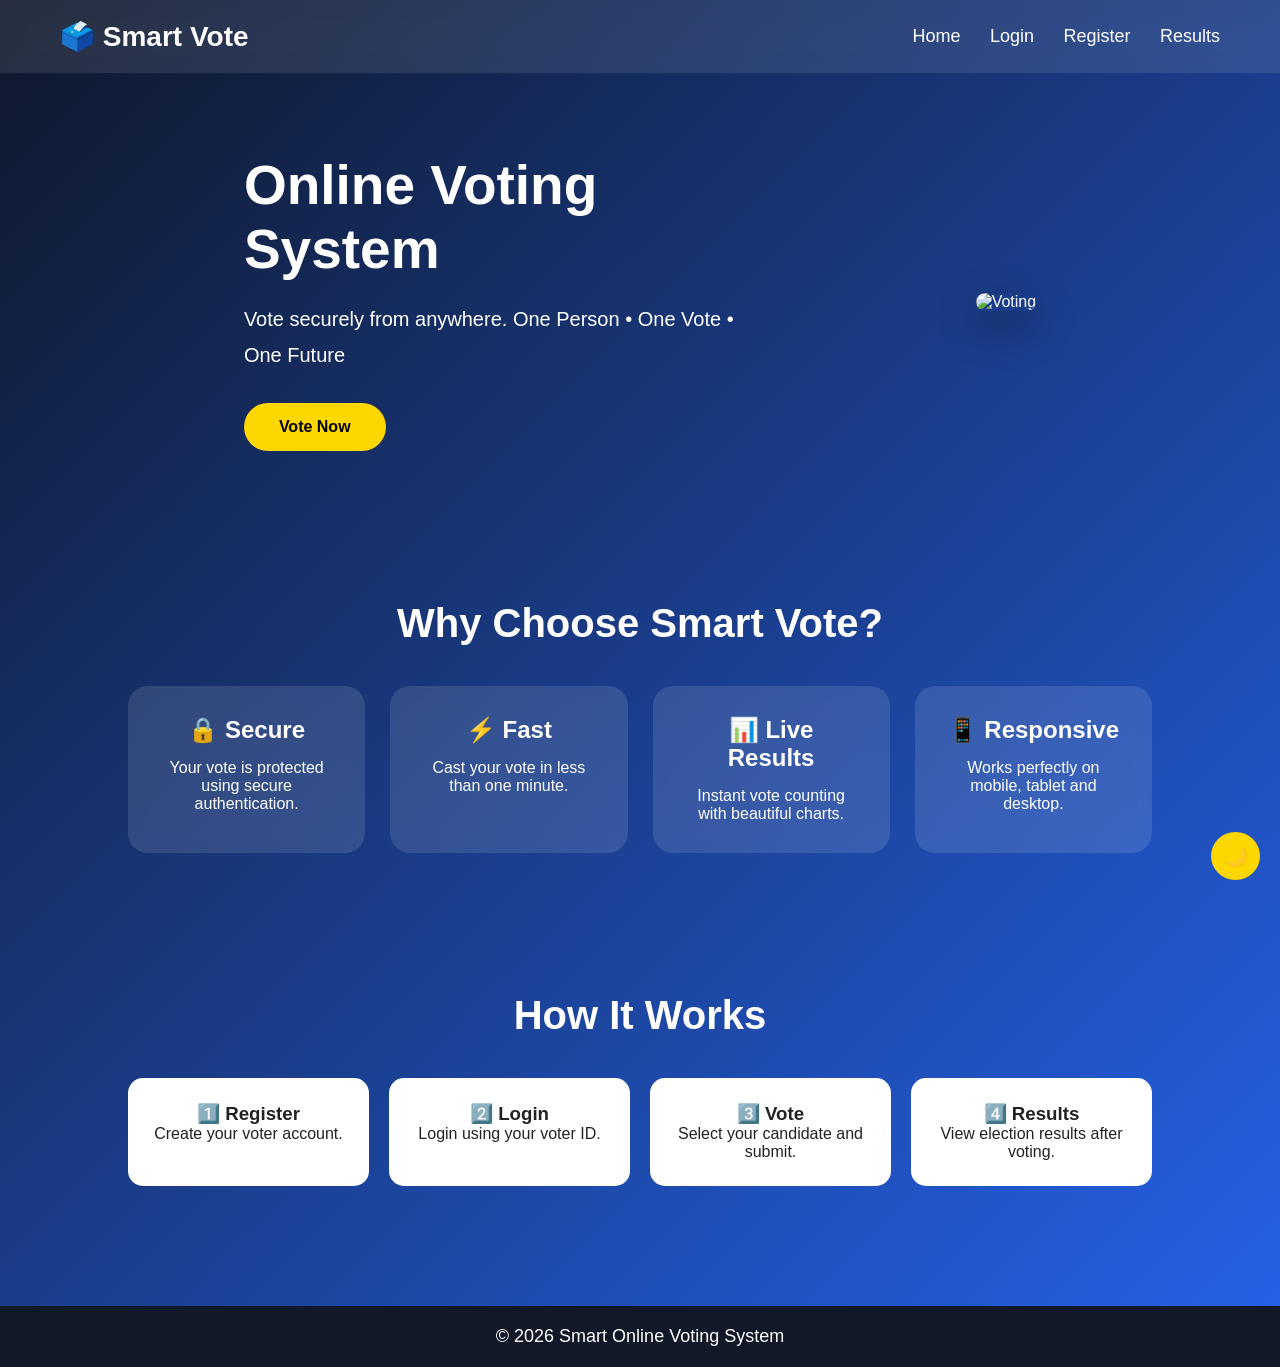
==== index.html @ 596bc820 "Rename index. html to index.html" ====
<!DOCTYPE html>
<html lang="en">
<head>
<meta charset="UTF-8">
<meta name="viewport" content="width=device-width, initial-scale=1.0">
<title>Smart Online Voting System</title>

<link rel="stylesheet" href="style.css">
</head>

<body>

<header>

<div class="logo">
🗳️ Smart Vote
</div>

<nav>

<a href="index.html">Home</a>
<a href="login.html">Login</a>
<a href="register.html">Register</a>
<a href="results.html">Results</a>

</nav>

</header>

<section class="hero">

<div class="hero-text">

<h1>Online Voting System</h1>

<p>

Vote securely from anywhere.

One Person • One Vote • One Future

</p>

<a href="login.html" class="btn">

Vote Now

</a>

</div>

<div class="hero-image">

<img src="https://images.unsplash.com/photo-1529107386315-e1a2ed48a620?w=700" alt="Voting">

</div>

</section>

<section class="features">

<h2>Why Choose Smart Vote?</h2>

<div class="cards">

<div class="card">

<h3>🔒 Secure</h3>

<p>

Your vote is protected using secure authentication.

</p>

</div>

<div class="card">

<h3>⚡ Fast</h3>

<p>

Cast your vote in less than one minute.

</p>

</div>

<div class="card">

<h3>📊 Live Results</h3>

<p>

Instant vote counting with beautiful charts.

</p>

</div>

<div class="card">

<h3>📱 Responsive</h3>

<p>

Works perfectly on mobile, tablet and desktop.

</p>

</div>

</div>

</section>

<section class="steps">

<h2>How It Works</h2>

<div class="step-box">

<div>

<h3>1️⃣ Register</h3>

<p>Create your voter account.</p>

</div>

<div>

<h3>2️⃣ Login</h3>

<p>Login using your voter ID.</p>

</div>

<div>

<h3>3️⃣ Vote</h3>

<p>Select your candidate and submit.</p>

</div>

<div>

<h3>4️⃣ Results</h3>

<p>View election results after voting.</p>

</div>

</div>

</section>

<footer>

<p>

© 2026 Smart Online Voting System

</p>

</footer>

<script src="script.js"></script>

</body>
</html>
---- style.css ----
*{
margin:0;
padding:0;
box-sizing:border-box;
font-family:'Poppins',sans-serif;
}

body{
background:linear-gradient(135deg,#0f172a,#2563eb);
color:#fff;
}

/* Header */

header{
display:flex;
justify-content:space-between;
align-items:center;
padding:20px 60px;
background:rgba(255,255,255,0.1);
backdrop-filter:blur(10px);
position:sticky;
top:0;
}

.logo{
font-size:28px;
font-weight:bold;
}

nav a{
color:white;
text-decoration:none;
margin-left:25px;
font-size:18px;
transition:.3s;
}

nav a:hover{
color:#FFD700;
}

/* Hero Section */

.hero{
display:flex;
justify-content:space-around;
align-items:center;
padding:80px 10%;
flex-wrap:wrap;
}

.hero-text{
max-width:500px;
}

.hero-text h1{
font-size:55px;
margin-bottom:20px;
}

.hero-text p{
font-size:20px;
line-height:1.8;
margin-bottom:30px;
}

.hero-image img{
width:450px;
border-radius:20px;
box-shadow:0 15px 40px rgba(0,0,0,.4);
transition:.4s;
}

.hero-image img:hover{
transform:scale(1.05);
}

.btn{
display:inline-block;
padding:15px 35px;
background:#FFD700;
color:black;
font-weight:bold;
text-decoration:none;
border-radius:50px;
transition:.3s;
}

.btn:hover{
background:white;
transform:translateY(-5px);
}

/* Features */

.features{
padding:70px 10%;
text-align:center;
}

.features h2{
font-size:40px;
margin-bottom:40px;
}

.cards{
display:grid;
grid-template-columns:repeat(auto-fit,minmax(220px,1fr));
gap:25px;
}

.card{
background:rgba(255,255,255,.12);
padding:30px;
border-radius:20px;
backdrop-filter:blur(8px);
transition:.3s;
}

.card:hover{
transform:translateY(-10px);
background:rgba(255,255,255,.2);
}

.card h3{
margin-bottom:15px;
font-size:24px;
}

/* Steps */

.steps{
padding:70px 10%;
text-align:center;
}

.steps h2{
font-size:40px;
margin-bottom:40px;
}

.step-box{
display:grid;
grid-template-columns:repeat(auto-fit,minmax(220px,1fr));
gap:20px;
}

.step-box div{
background:white;
color:#222;
padding:25px;
border-radius:15px;
transition:.3s;
}

.step-box div:hover{
transform:scale(1.05);
}

/* Footer */

footer{
margin-top:50px;
background:#111827;
padding:20px;
text-align:center;
font-size:18px;
}

/* Responsive */

@media(max-width:768px){

header{
flex-direction:column;
}

nav{
margin-top:15px;
}

.hero{
text-align:center;
}

.hero-text h1{
font-size:38px;
}

.hero-image img{
width:100%;
max-width:350px;
margin-top:30px;
}

}
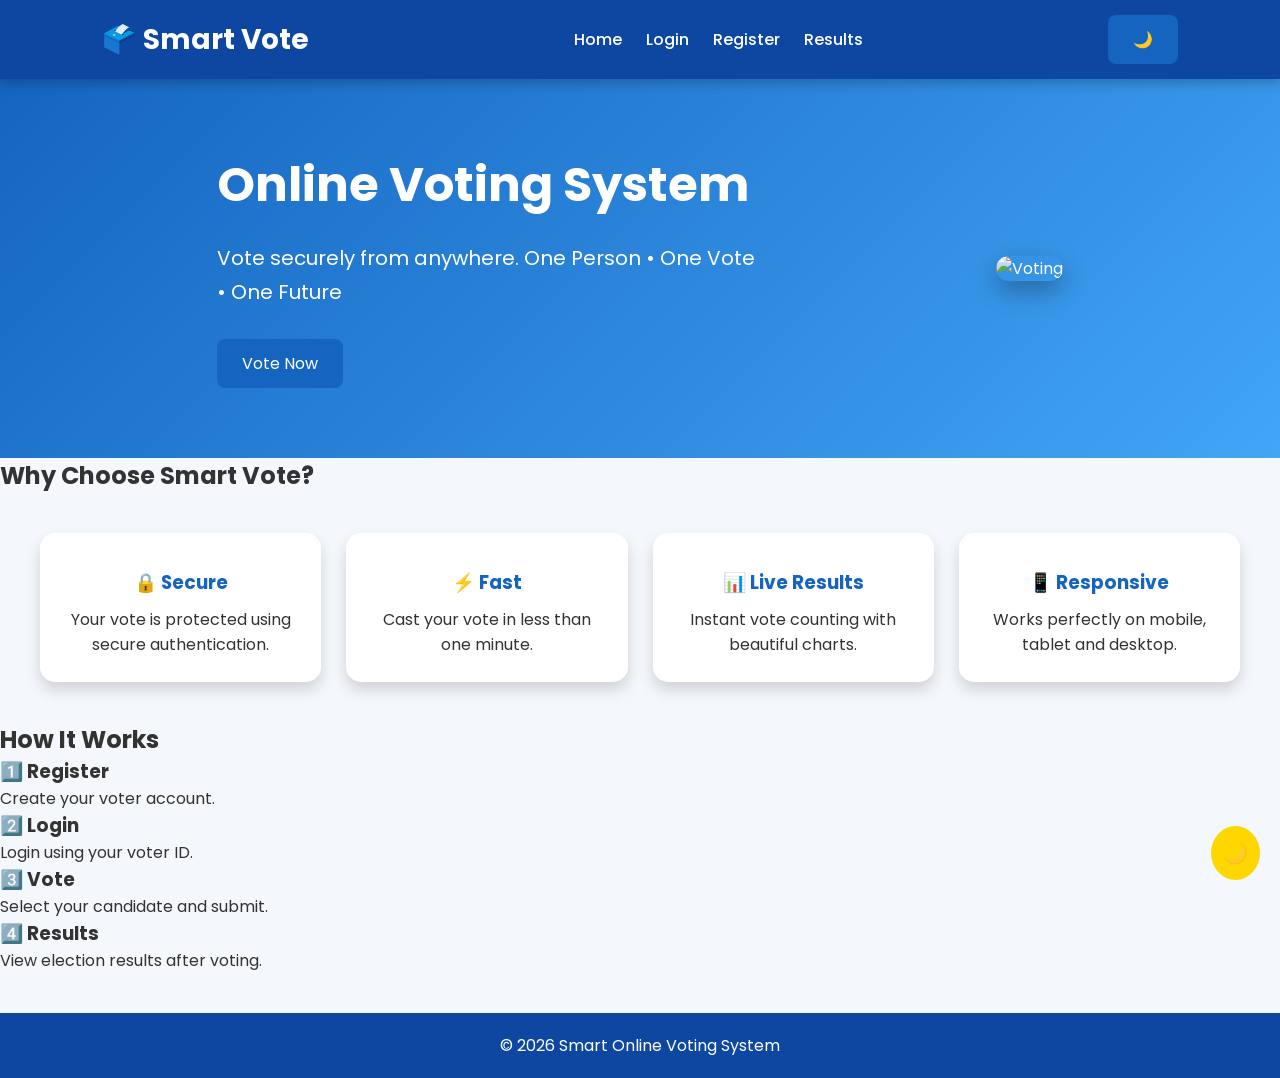
==== commit 3e37d665: "Add dark mode button to header" ====
--- a/index.html
+++ b/index.html
@@ -25,6 +25,8 @@
 
 </nav>
 
+<button id="darkBtn">🌙</button>
+  
 </header>
 
 <section class="hero">
--- a/style.css
+++ b/style.css
@@ -1,13 +1,21 @@
+/* ===========================
+   Smart Online Voting System
+   Global Style Sheet
+=========================== */
+
+@import url('https://fonts.googleapis.com/css2?family=Poppins:wght@300;400;500;600;700&display=swap');
+
 *{
 margin:0;
 padding:0;
 box-sizing:border-box;
 font-family:'Poppins',sans-serif;
+scroll-behavior:smooth;
 }
 
 body{
-background:linear-gradient(135deg,#0f172a,#2563eb);
-color:#fff;
+background:#f4f7fc;
+color:#333;
 }
 
 /* Header */
@@ -16,11 +24,13 @@
 display:flex;
 justify-content:space-between;
 align-items:center;
-padding:20px 60px;
-background:rgba(255,255,255,0.1);
-backdrop-filter:blur(10px);
+padding:15px 8%;
+background:#0d47a1;
+color:white;
 position:sticky;
 top:0;
+z-index:1000;
+box-shadow:0 5px 10px rgba(0,0,0,.2);
 }
 
 .logo{
@@ -31,144 +41,182 @@
 nav a{
 color:white;
 text-decoration:none;
-margin-left:25px;
-font-size:18px;
+margin-left:20px;
+font-weight:500;
 transition:.3s;
 }
 
 nav a:hover{
-color:#FFD700;
-}
-
-/* Hero Section */
+color:#FFD54F;
+}
+
+/* Hero */
 
 .hero{
 display:flex;
 justify-content:space-around;
 align-items:center;
-padding:80px 10%;
 flex-wrap:wrap;
+padding:70px 8%;
+background:linear-gradient(135deg,#1565C0,#42A5F5);
+color:white;
 }
 
 .hero-text{
-max-width:500px;
+max-width:550px;
 }
 
 .hero-text h1{
-font-size:55px;
+font-size:48px;
 margin-bottom:20px;
 }
 
 .hero-text p{
 font-size:20px;
-line-height:1.8;
+line-height:1.7;
 margin-bottom:30px;
 }
 
 .hero-image img{
 width:450px;
+max-width:100%;
 border-radius:20px;
-box-shadow:0 15px 40px rgba(0,0,0,.4);
-transition:.4s;
-}
-
-.hero-image img:hover{
+box-shadow:0 10px 25px rgba(0,0,0,.3);
+}
+
+/* Buttons */
+
+.btn,
+button{
+padding:12px 25px;
+background:#1565C0;
+color:white;
+border:none;
+border-radius:8px;
+cursor:pointer;
+font-size:16px;
+transition:.3s;
+text-decoration:none;
+display:inline-block;
+}
+
+button:hover,
+.btn:hover{
+background:#0D47A1;
 transform:scale(1.05);
 }
 
-.btn{
-display:inline-block;
-padding:15px 35px;
-background:#FFD700;
-color:black;
-font-weight:bold;
-text-decoration:none;
-border-radius:50px;
-transition:.3s;
-}
-
-.btn:hover{
+/* Cards */
+
+.cards,
+.container{
+display:grid;
+grid-template-columns:repeat(auto-fit,minmax(250px,1fr));
+gap:25px;
+padding:40px;
+}
+
+.card{
 background:white;
-transform:translateY(-5px);
-}
-
-/* Features */
-
-.features{
-padding:70px 10%;
-text-align:center;
-}
-
-.features h2{
-font-size:40px;
-margin-bottom:40px;
-}
-
-.cards{
-display:grid;
-grid-template-columns:repeat(auto-fit,minmax(220px,1fr));
-gap:25px;
-}
-
-.card{
-background:rgba(255,255,255,.12);
-padding:30px;
-border-radius:20px;
-backdrop-filter:blur(8px);
-transition:.3s;
-}
-
-.card:hover{
-transform:translateY(-10px);
-background:rgba(255,255,255,.2);
-}
-
-.card h3{
-margin-bottom:15px;
-font-size:24px;
-}
-
-/* Steps */
-
-.steps{
-padding:70px 10%;
-text-align:center;
-}
-
-.steps h2{
-font-size:40px;
-margin-bottom:40px;
-}
-
-.step-box{
-display:grid;
-grid-template-columns:repeat(auto-fit,minmax(220px,1fr));
-gap:20px;
-}
-
-.step-box div{
-background:white;
-color:#222;
 padding:25px;
 border-radius:15px;
+text-align:center;
+box-shadow:0 8px 15px rgba(0,0,0,.15);
 transition:.3s;
 }
 
-.step-box div:hover{
-transform:scale(1.05);
+.card:hover{
+transform:translateY(-8px);
+}
+
+.card img{
+width:120px;
+height:120px;
+border-radius:50%;
+margin-bottom:15px;
+border:4px solid #1565C0;
+}
+
+.card h2,
+.card h3{
+color:#1565C0;
+margin:10px 0;
+}
+
+/* Forms */
+
+.container,
+.login-box,
+.result-card{
+max-width:700px;
+margin:auto;
+}
+
+input,
+select,
+textarea{
+width:100%;
+padding:12px;
+margin:10px 0;
+border:1px solid #ccc;
+border-radius:8px;
+font-size:16px;
+}
+
+textarea{
+resize:none;
+height:120px;
 }
 
 /* Footer */
 
 footer{
-margin-top:50px;
-background:#111827;
+background:#0d47a1;
+color:white;
+text-align:center;
 padding:20px;
-text-align:center;
-font-size:18px;
-}
-
-/* Responsive */
+margin-top:40px;
+}
+
+/* Progress Bar */
+
+.progress{
+width:100%;
+height:25px;
+background:#ddd;
+border-radius:20px;
+overflow:hidden;
+}
+
+.bar{
+height:100%;
+background:#4CAF50;
+color:white;
+line-height:25px;
+text-align:right;
+padding-right:10px;
+}
+
+/* Tables */
+
+table{
+width:100%;
+border-collapse:collapse;
+margin-top:20px;
+}
+
+th,td{
+padding:12px;
+border:1px solid #ccc;
+text-align:center;
+}
+
+th{
+background:#1565C0;
+color:white;
+}
+
+/* Mobile */
 
 @media(max-width:768px){
 
@@ -177,7 +225,7 @@
 }
 
 nav{
-margin-top:15px;
+margin-top:10px;
 }
 
 .hero{
@@ -185,12 +233,10 @@
 }
 
 .hero-text h1{
-font-size:38px;
-}
-
-.hero-image img{
-width:100%;
-max-width:350px;
+font-size:34px;
+}
+
+.hero-image{
 margin-top:30px;
 }
 
